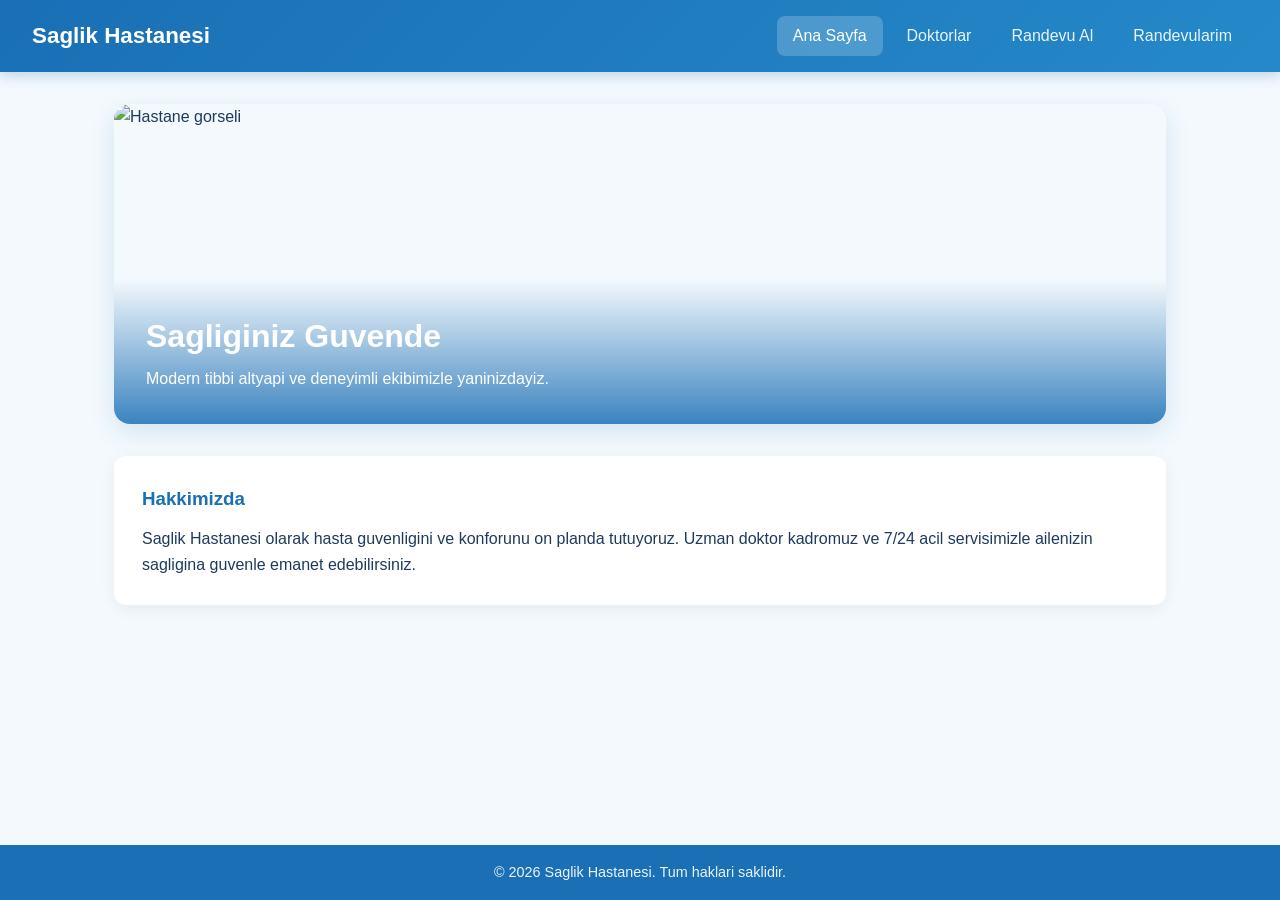
==== index.html @ 88ca6e51 "Ilk proje dosyaları oluşturuldu" ====
<!--
  ust-menu: ust navigasyon cubugu
  logo-baslik: hastane adi basligi
  menu-link: sayfa baglantilari
  hero-kutusu: ana karşılama alani
  hero-gorsel: hastane buyuk gorsel placeholder
  hero-metin: karşılama baslik ve alt yazi
  hakkimda-kutu: hastane hakkinda kisa bilgi metni
  sayfa-alt: alt bilgi alani
-->
<!DOCTYPE html>
<html lang="tr">
<head>
  <meta charset="UTF-8">
  <meta name="viewport" content="width=device-width, initial-scale=1.0">
  <title>Ana Sayfa | Saglik Hastanesi</title>
  <link rel="stylesheet" href="style.css">
</head>
<body>
  <header class="ust-menu">
    <a href="index.html" class="logo-link"><h1 class="logo-baslik">Saglik Hastanesi</h1></a>
    <nav>
      <a class="menu-link aktif" href="index.html">Ana Sayfa</a>
      <a class="menu-link" href="doktorlar.html">Doktorlar</a>
      <a class="menu-link" href="randevu-al.html">Randevu Al</a>
      <a class="menu-link" href="randevularim.html">Randevularim</a>
    </nav>
  </header>

  <main>
    <section class="hero-kutusu">
      <img id="hero-gorsel" class="hero-gorsel" src="https://via.placeholder.com/1200x420/1a6fb5/ffffff?text=Hastane+Gorseli" alt="Hastane gorseli">
      <div class="hero-metin">
        <h2>Sagliginiz Guvende</h2>
        <p>Modern tibbi altyapi ve deneyimli ekibimizle yaninizdayiz.</p>
      </div>
    </section>

    <section class="hakkimda-kutu">
      <h3>Hakkimizda</h3>
      <p>Saglik Hastanesi olarak hasta guvenligini ve konforunu on planda tutuyoruz. Uzman doktor kadromuz ve 7/24 acil servisimizle ailenizin sagligina guvenle emanet edebilirsiniz.</p>
    </section>
  </main>

  <footer class="sayfa-alt">
    <p>&copy; 2026 Saglik Hastanesi. Tum haklari saklidir.</p>
  </footer>
</body>
</html>
---- style.css ----
/*
  ust-menu: ust navigasyon ve logo
  menu-link, aktif: menu baglantilari ve secili sayfa
  hero-kutusu, hero-gorsel, hero-metin: ana sayfa karşılama
  hakkimda-kutu: hastane hakkinda metin kutusu
  doktorlar-alan, doktor-karti, doktor-foto: doktor kartlari
  randevu-formu, gonder-buton: randevu formu ve buton
  ad-soyad-satir, tarih-secim-satir: yan yana secim satirlari
  saat-ac-buton, saat-panel, saat-izgara: saat secim alani
  saat-slot, dolu, secili, gizli: saat kutusu durumlari
  sms-notu: soluk SMS bilgi yazisi
  randevu-liste-kutu, randevu-tablo: randevu listesi tablosu
  bos-mesaj: bos liste uyarisi
  durum-aktif: yesil aktif yazisi
  durum-iptal: iptal edilmis yazisi
  iptal-buton: kirmizi yuvarlatilmis iptal dugmesi
  durum-hucre: durum ve buton hucre stili
  sayfa-alt: footer
*/
* { box-sizing: border-box; margin: 0; padding: 0; }

body {
  font-family: "Segoe UI", Arial, sans-serif;
  background: #f4f9fd;
  color: #1e3a5f;
  line-height: 1.6;
  min-height: 100vh;
  display: flex;
  flex-direction: column;
}

main { flex: 1; padding: 2rem 1.5rem; max-width: 1100px; margin: 0 auto; width: 100%; }

.ust-menu {
  background: linear-gradient(135deg, #1a6fb5, #2589c9);
  color: #fff;
  padding: 1rem 2rem;
  display: flex;
  flex-wrap: wrap;
  align-items: center;
  justify-content: space-between;
  gap: 1rem;
  box-shadow: 0 4px 12px rgba(26, 111, 181, 0.25);
}

.logo-link { text-decoration: none; color: inherit; }

.logo-link:hover .logo-baslik { opacity: 0.9; }

.logo-baslik { font-size: 1.4rem; font-weight: 600; color: #fff; }

.ust-menu nav { display: flex; flex-wrap: wrap; gap: 0.5rem; }

.menu-link {
  color: #e8f4fc;
  text-decoration: none;
  padding: 0.45rem 1rem;
  border-radius: 8px;
  transition: background 0.2s;
}

.menu-link:hover, .menu-link.aktif { background: rgba(255, 255, 255, 0.2); color: #fff; }

.hero-kutusu {
  position: relative;
  border-radius: 16px;
  overflow: hidden;
  box-shadow: 0 8px 24px rgba(26, 111, 181, 0.15);
  margin-bottom: 2rem;
}

.hero-gorsel { width: 100%; height: 320px; object-fit: cover; display: block; }

.hero-metin {
  position: absolute;
  bottom: 0;
  left: 0;
  right: 0;
  padding: 2rem;
  background: linear-gradient(transparent, rgba(26, 111, 181, 0.85));
  color: #fff;
}

.hero-metin h2 { font-size: 2rem; margin-bottom: 0.25rem; }

.hakkimda-kutu {
  background: #fff;
  padding: 1.75rem;
  border-radius: 12px;
  box-shadow: 0 4px 16px rgba(0, 0, 0, 0.06);
}

.hakkimda-kutu h3 { color: #1a6fb5; margin-bottom: 0.75rem; }

.sayfa-baslik { text-align: center; color: #1a6fb5; margin-bottom: 1.5rem; }

.doktorlar-alan {
  display: grid;
  grid-template-columns: repeat(auto-fit, minmax(240px, 1fr));
  gap: 1.5rem;
}

.doktor-karti {
  background: #fff;
  border-radius: 12px;
  overflow: hidden;
  box-shadow: 0 4px 16px rgba(26, 111, 181, 0.1);
  text-align: center;
  transition: transform 0.2s;
}

.doktor-karti:hover { transform: translateY(-4px); }

.doktor-foto { width: 100%; height: 200px; object-fit: cover; display: block; }

.doktor-isim { padding: 1rem 1rem 0.25rem; font-size: 1.1rem; }

.doktor-bolum { padding: 0 1rem 1.25rem; color: #2589c9; font-weight: 500; }

.form-sayfa, .liste-sayfa { display: flex; flex-direction: column; align-items: center; }

.randevu-formu {
  background: #fff;
  padding: 2rem 2.25rem;
  border-radius: 12px;
  box-shadow: 0 6px 20px rgba(26, 111, 181, 0.12);
  width: 100%;
  max-width: 540px;
  display: flex;
  flex-direction: column;
  align-items: center;
  gap: 0.5rem;
}

.randevu-formu > label,
.randevu-formu > input,
.randevu-formu > select,
.randevu-formu > small,
.randevu-formu > .ad-soyad-satir,
.randevu-formu > .tarih-secim-satir,
.randevu-formu > .saat-secim-wrap,
.randevu-formu > .gonder-buton {
  width: 100%;
  max-width: 460px;
}

.ad-soyad-satir,
.tarih-secim-satir {
  display: grid;
  grid-template-columns: 1fr 1fr;
  gap: 1rem;
  margin-top: 0.25rem;
}

.ad-soyad-satir > div { min-width: 0; }

.tarih-secim-satir select { margin-top: 0; }

.randevu-formu label { font-weight: 500; margin-top: 0.5rem; color: #1a6fb5; align-self: flex-start; max-width: 460px; width: 100%; }

.ad-soyad-satir label { margin-top: 0; }

.randevu-formu input,
.randevu-formu select {
  width: 100%;
  max-width: 100%;
  padding: 0.65rem 0.85rem;
  border: 1px solid #c5dff0;
  border-radius: 8px;
  font-size: 1rem;
  box-sizing: border-box;
}

.randevu-formu input:focus,
.randevu-formu select:focus {
  outline: none;
  border-color: #1a6fb5;
  box-shadow: 0 0 0 3px rgba(26, 111, 181, 0.15);
}

.sms-notu { color: #8aa8c4; font-size: 0.8rem; margin-top: -0.25rem; align-self: flex-start; }

.saat-secim-wrap { position: relative; margin-top: 0.25rem; }

.saat-ac-buton {
  width: 100%;
  padding: 0.65rem 0.85rem;
  border: 1px solid #c5dff0;
  border-radius: 8px;
  background: #fff;
  color: #1e3a5f;
  font-size: 1rem;
  text-align: left;
  cursor: pointer;
}

.saat-ac-buton:hover { border-color: #1a6fb5; }

.saat-panel {
  margin-top: 0.75rem;
  padding: 1rem;
  background: #f8fbfe;
  border: 1px solid #c5dff0;
  border-radius: 10px;
  box-shadow: 0 4px 12px rgba(26, 111, 181, 0.1);
}

.saat-panel.gizli { display: none; }

.saat-panel-baslik { font-size: 0.85rem; color: #5a7a9a; margin-bottom: 0.75rem; text-align: center; }

.saat-izgara { display: grid; grid-template-columns: repeat(4, 1fr); gap: 0.5rem; }

.saat-slot {
  padding: 0.5rem 0.25rem;
  border: 1px solid #c5dff0;
  border-radius: 8px;
  background: #fff;
  color: #1a6fb5;
  font-size: 0.85rem;
  font-weight: 500;
  cursor: pointer;
  transition: background 0.15s, border-color 0.15s;
}

.saat-slot:hover { background: #e8f4fc; border-color: #1a6fb5; }

.saat-slot.secili { background: #1a6fb5; color: #fff; border-color: #1a6fb5; }

.saat-slot.dolu {
  background: #e8eef3;
  color: #a8b8c8;
  border-color: #dce4ec;
  cursor: not-allowed;
  opacity: 0.55;
}

.gonder-buton {
  margin-top: 1rem;
  padding: 0.75rem;
  max-width: 460px;
  background: #1a6fb5;
  color: #fff;
  border: none;
  border-radius: 8px;
  font-size: 1rem;
  font-weight: 600;
  cursor: pointer;
  transition: background 0.2s;
}

.gonder-buton:hover { background: #155a94; }

.randevu-liste-kutu {
  width: 100%;
  max-width: 960px;
  background: #fff;
  border-radius: 12px;
  box-shadow: 0 4px 16px rgba(26, 111, 181, 0.1);
  padding: 1.5rem;
  overflow-x: auto;
}

.randevu-tablo { width: 100%; border-collapse: collapse; }

.randevu-tablo th,
.randevu-tablo td { padding: 0.75rem 1rem; text-align: left; border-bottom: 1px solid #e8f0f6; }

.randevu-tablo th { background: #e8f4fc; color: #1a6fb5; font-weight: 600; }

.randevu-tablo tr:hover td { background: #f8fbfe; }

.durum-hucre { white-space: nowrap; }

.durum-aktif {
  color: #1e9e5a;
  font-weight: 600;
  margin-right: 0.5rem;
}

.durum-iptal { color: #9aa8b8; font-weight: 500; }

.iptal-buton {
  padding: 0.4rem 0.85rem;
  background: #d64545;
  color: #fff;
  border: none;
  border-radius: 20px;
  font-size: 0.85rem;
  font-weight: 600;
  cursor: pointer;
  transition: background 0.2s;
}

.iptal-buton:hover { background: #b83838; }

.bos-mesaj { text-align: center; color: #8aa8c4; padding: 2rem; }

.sayfa-alt {
  text-align: center;
  padding: 1rem;
  background: #1a6fb5;
  color: #e8f4fc;
  font-size: 0.9rem;
  margin-top: auto;
}

@media (max-width: 600px) {
  .hero-gorsel { height: 220px; }
  .hero-metin h2 { font-size: 1.5rem; }
  .randevu-formu { padding: 1.5rem 1.25rem; max-width: 100%; }
  .ad-soyad-satir,
  .tarih-secim-satir { grid-template-columns: 1fr; }
  .saat-izgara { grid-template-columns: repeat(3, 1fr); }
}
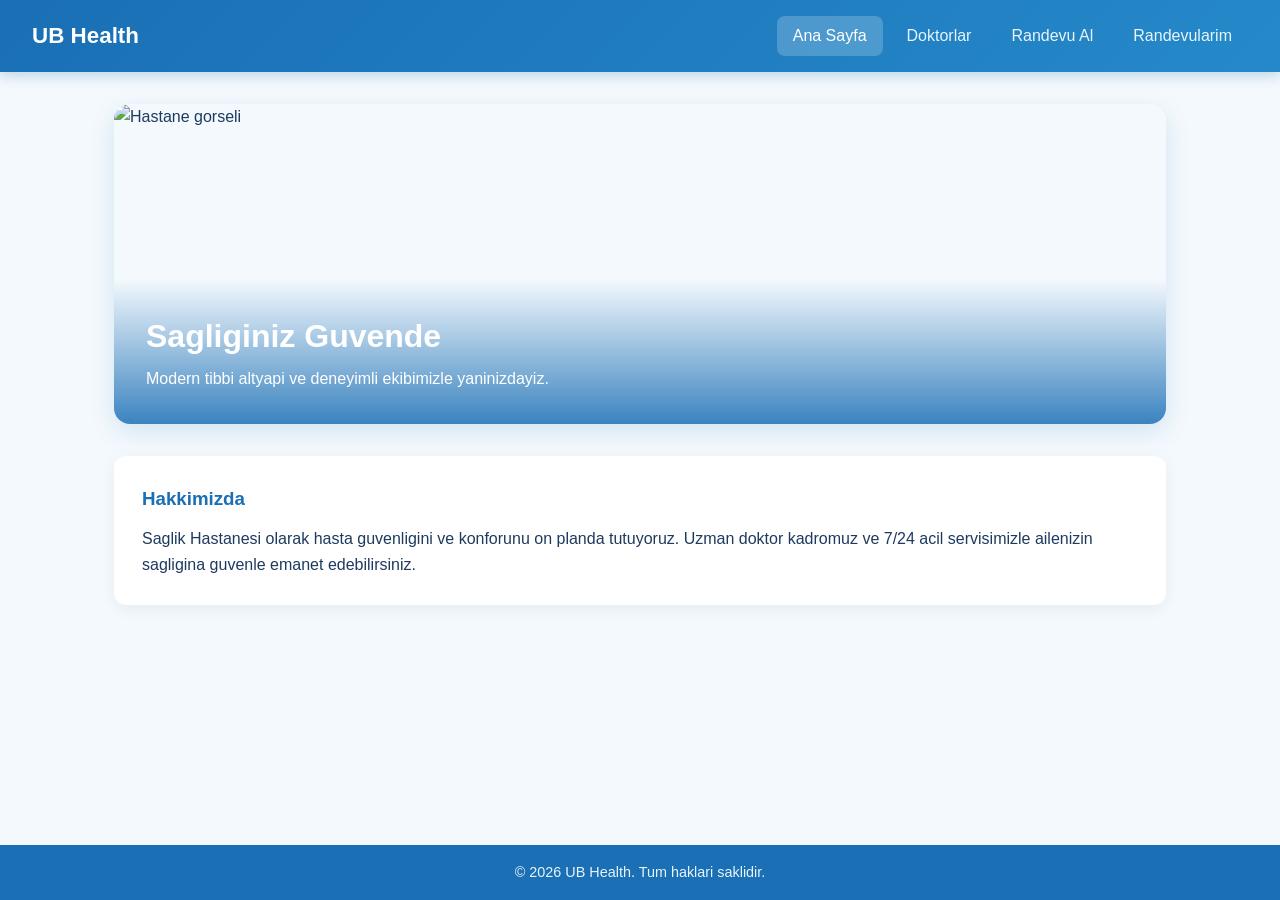
==== commit a6079606: "UB health isim degisikligi" ====
--- a/index.html
+++ b/index.html
@@ -13,12 +13,12 @@
 <head>
   <meta charset="UTF-8">
   <meta name="viewport" content="width=device-width, initial-scale=1.0">
-  <title>Ana Sayfa | Saglik Hastanesi</title>
+  <title>Ana Sayfa | UB Health </title>
   <link rel="stylesheet" href="style.css">
 </head>
 <body>
   <header class="ust-menu">
-    <a href="index.html" class="logo-link"><h1 class="logo-baslik">Saglik Hastanesi</h1></a>
+    <a href="index.html" class="logo-link"><h1 class="logo-baslik">UB Health</h1></a>
     <nav>
       <a class="menu-link aktif" href="index.html">Ana Sayfa</a>
       <a class="menu-link" href="doktorlar.html">Doktorlar</a>
@@ -43,7 +43,7 @@
   </main>
 
   <footer class="sayfa-alt">
-    <p>&copy; 2026 Saglik Hastanesi. Tum haklari saklidir.</p>
+    <p>&copy; 2026 UB Health. Tum haklari saklidir.</p>
   </footer>
 </body>
 </html>
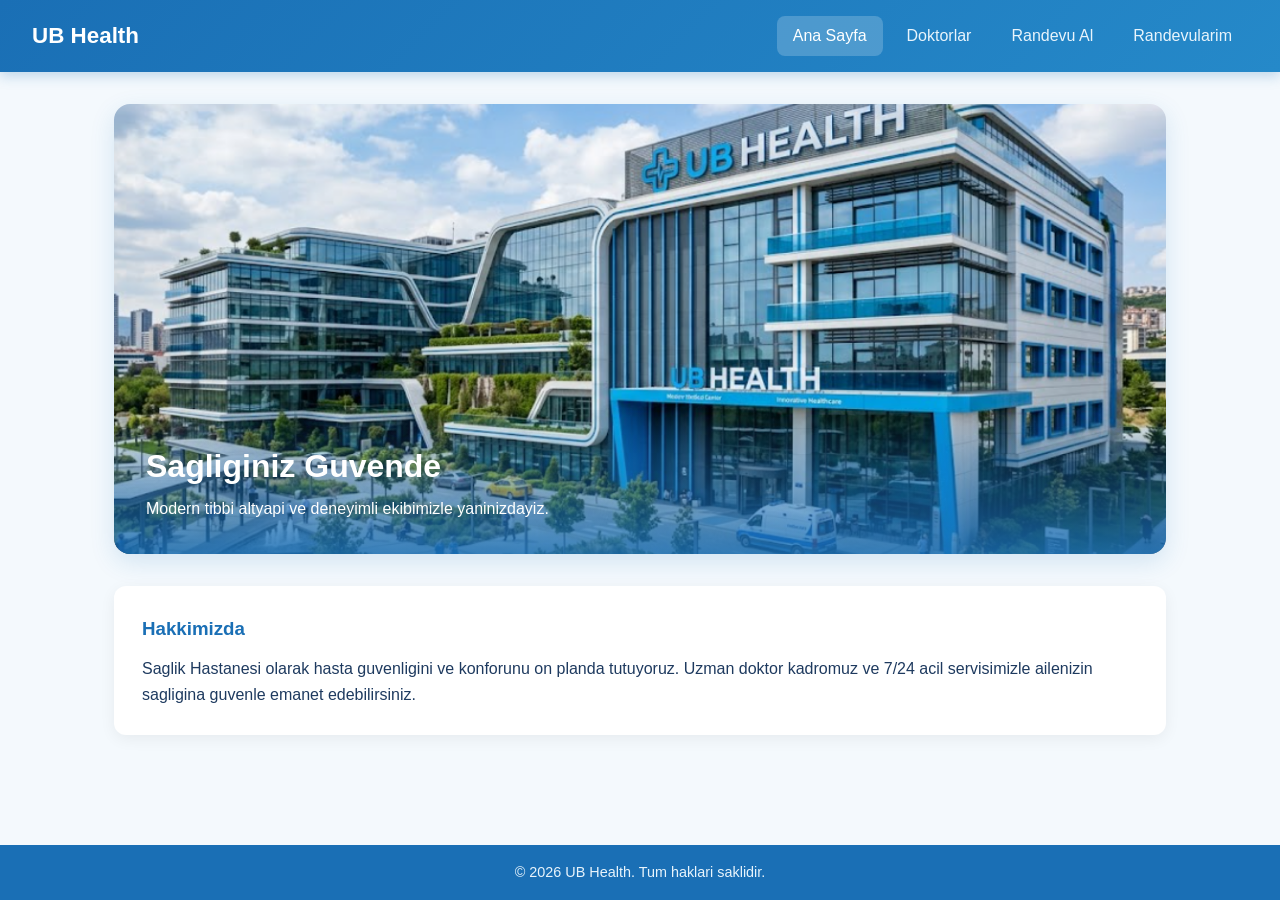
==== commit 0ef4cca3: "ana ekran iyileştirmesi" ====
--- a/index.html
+++ b/index.html
@@ -29,7 +29,7 @@
 
   <main>
     <section class="hero-kutusu">
-      <img id="hero-gorsel" class="hero-gorsel" src="https://via.placeholder.com/1200x420/1a6fb5/ffffff?text=Hastane+Gorseli" alt="Hastane gorseli">
+      <img id="hero-gorsel" class="hero-gorsel" src="resimler/hastaneresmi.png" alt="Hastane gorseli">
       <div class="hero-metin">
         <h2>Sagliginiz Guvende</h2>
         <p>Modern tibbi altyapi ve deneyimli ekibimizle yaninizdayiz.</p>
--- a/style.css
+++ b/style.css
@@ -69,7 +69,7 @@
   margin-bottom: 2rem;
 }
 
-.hero-gorsel { width: 100%; height: 320px; object-fit: cover; display: block; }
+.hero-gorsel { width: 100%; height: 450px; object-fit: cover; display: block; }
 
 .hero-metin {
   position: absolute;
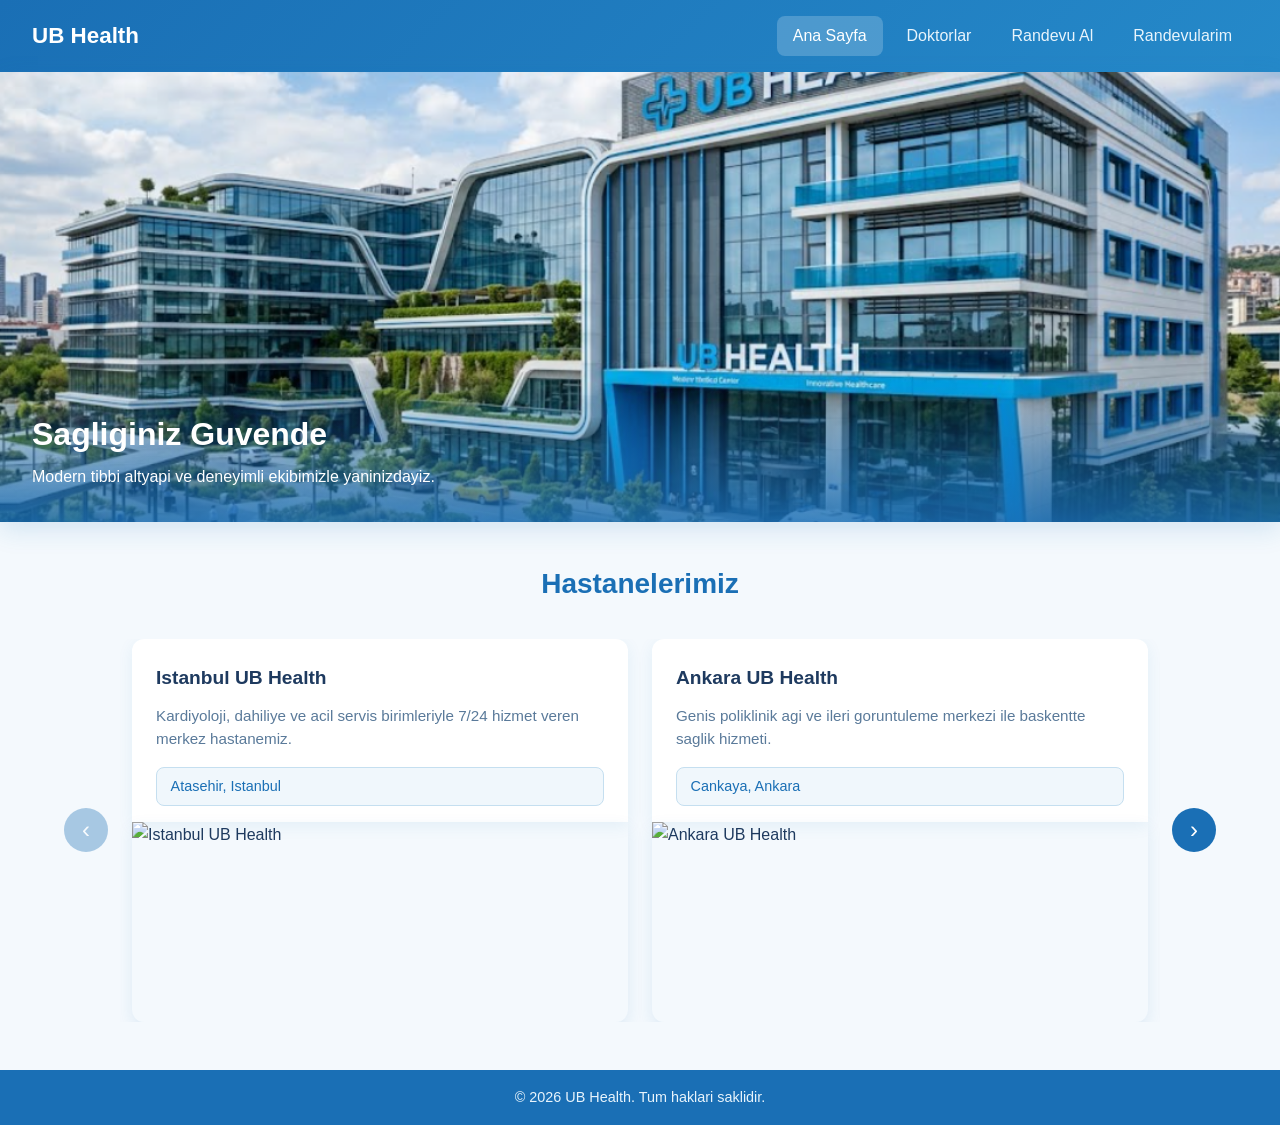
==== commit 5747ffb7: "gorsel guzellestirme" ====
--- a/index.html
+++ b/index.html
@@ -3,9 +3,12 @@
   logo-baslik: hastane adi basligi
   menu-link: sayfa baglantilari
   hero-kutusu: ana karşılama alani
-  hero-gorsel: hastane buyuk gorsel placeholder
-  hero-metin: karşılama baslik ve alt yazi
-  hakkimda-kutu: hastane hakkinda kisa bilgi metni
+  hero-gorsel, hero-metin: buyuk gorsel ve ust metin
+  hastane-bolumu: hastane kartlari kaydirici alani
+  hastane-kaydirici, hastane-pencere, hastane-izgara: 2'li slayt yapisi
+  hastane-karti: tek hastane karti
+  konum-ac, konum-detay: yuzeysel konum ve acilan detay kutusu
+  kaydir-ok: ileri geri ok dugmeleri
   sayfa-alt: alt bilgi alani
 -->
 <!DOCTYPE html>
@@ -13,7 +16,7 @@
 <head>
   <meta charset="UTF-8">
   <meta name="viewport" content="width=device-width, initial-scale=1.0">
-  <title>Ana Sayfa | UB Health </title>
+  <title>Ana Sayfa | UB Health</title>
   <link rel="stylesheet" href="style.css">
 </head>
 <body>
@@ -27,7 +30,7 @@
     </nav>
   </header>
 
-  <main>
+  <main class="anasayfa-main">
     <section class="hero-kutusu">
       <img id="hero-gorsel" class="hero-gorsel" src="resimler/hastaneresmi.png" alt="Hastane gorseli">
       <div class="hero-metin">
@@ -36,14 +39,70 @@
       </div>
     </section>
 
-    <section class="hakkimda-kutu">
-      <h3>Hakkimizda</h3>
-      <p>Saglik Hastanesi olarak hasta guvenligini ve konforunu on planda tutuyoruz. Uzman doktor kadromuz ve 7/24 acil servisimizle ailenizin sagligina guvenle emanet edebilirsiniz.</p>
+    <section class="hastane-bolumu">
+      <h2 class="hastane-baslik">Hastanelerimiz</h2>
+      <div class="hastane-kaydirici">
+        <button type="button" class="kaydir-ok sol-ok" id="hastaneOnceki" aria-label="Onceki hastaneler">&lsaquo;</button>
+        <div class="hastane-pencere">
+          <div class="hastane-izgara" id="hastaneIzgara">
+            <article class="hastane-karti">
+              <div class="hastane-karti-ust">
+                <h3>Istanbul UB Health</h3>
+                <p>Kardiyoloji, dahiliye ve acil servis birimleriyle 7/24 hizmet veren merkez hastanemiz.</p>
+                <button type="button" class="konum-ac">Atasehir, Istanbul</button>
+                <div class="konum-detay gizli">
+                  <p>Kayisdagi Cad. No: 42 Atasehir / Istanbul</p>
+                  <p class="hastane-tel">Tel: 0212 555 01 01</p>
+                </div>
+              </div>
+              <img class="hastane-karti-gorsel" src="https://via.placeholder.com/500x280/1a6fb5/ffffff?text=Istanbul" alt="Istanbul UB Health">
+            </article>
+            <article class="hastane-karti">
+              <div class="hastane-karti-ust">
+                <h3>Ankara UB Health</h3>
+                <p>Genis poliklinik agi ve ileri goruntuleme merkezi ile baskentte saglik hizmeti.</p>
+                <button type="button" class="konum-ac">Cankaya, Ankara</button>
+                <div class="konum-detay gizli">
+                  <p>Kizilirmak Cad. No: 18 Cankaya / Ankara</p>
+                  <p class="hastane-tel">Tel: 0312 555 02 02</p>
+                </div>
+              </div>
+              <img class="hastane-karti-gorsel" src="https://via.placeholder.com/500x280/2589c9/ffffff?text=Ankara" alt="Ankara UB Health">
+            </article>
+            <article class="hastane-karti">
+              <div class="hastane-karti-ust">
+                <h3>Ordu UB Health</h3>
+                <p>Karadeniz bolgesinde uzman hekim kadrosu ve modern ameliyathane uniteleri.</p>
+                <button type="button" class="konum-ac">Altinordu, Ordu</button>
+                <div class="konum-detay gizli">
+                  <p>Millet Sok. No: 7 Altinordu / Ordu</p>
+                  <p class="hastane-tel">Tel: 0452 555 03 03</p>
+                </div>
+              </div>
+              <img class="hastane-karti-gorsel" src="https://via.placeholder.com/500x280/1a6fb5/ffffff?text=Ordu" alt="Ordu UB Health">
+            </article>
+            <article class="hastane-karti">
+              <div class="hastane-karti-ust">
+                <h3>Isparta UB Health</h3>
+                <p>Aile hekimligi, cocuk sagligi ve dahiliye bolumleriyle bolgeye ozel saglik cozumleri.</p>
+                <button type="button" class="konum-ac">Merkez, Isparta</button>
+                <div class="konum-detay gizli">
+                  <p>Suleyman Demirel Bulvari No: 55 Merkez / Isparta</p>
+                  <p class="hastane-tel">Tel: 0246 555 04 04</p>
+                </div>
+              </div>
+              <img class="hastane-karti-gorsel" src="https://via.placeholder.com/500x280/2589c9/ffffff?text=Isparta" alt="Isparta UB Health">
+            </article>
+          </div>
+        </div>
+        <button type="button" class="kaydir-ok sag-ok" id="hastaneSonraki" aria-label="Sonraki hastaneler">&rsaquo;</button>
+      </div>
     </section>
   </main>
 
   <footer class="sayfa-alt">
     <p>&copy; 2026 UB Health. Tum haklari saklidir.</p>
   </footer>
+  <script src="script.js"></script>
 </body>
 </html>
--- a/style.css
+++ b/style.css
@@ -2,8 +2,12 @@
   ust-menu: ust navigasyon ve logo
   menu-link, aktif: menu baglantilari ve secili sayfa
   hero-kutusu, hero-gorsel, hero-metin: ana sayfa karşılama
-  hakkimda-kutu: hastane hakkinda metin kutusu
+  hastane-bolumu, hastane-kaydirici, hastane-karti: hastane kartlari slayt alani
+  konum-ac, konum-detay: konum acilir kutusu
+  kaydir-ok: slayt ok dugmeleri
   doktorlar-alan, doktor-karti, doktor-foto: doktor kartlari
+  randevu-ikili, randevu-gorsel-kutu, randevu-gorsel-metin: randevu sayfasi sol gorsel alani
+  randevu-form-alan: randevu sayfasi sag form alani
   randevu-formu, gonder-buton: randevu formu ve buton
   ad-soyad-satir, tarih-secim-satir: yan yana secim satirlari
   saat-ac-buton, saat-panel, saat-izgara: saat secim alani
@@ -83,14 +87,140 @@
 
 .hero-metin h2 { font-size: 2rem; margin-bottom: 0.25rem; }
 
-.hakkimda-kutu {
+.anasayfa-main {
+  flex: 1;
+  display: flex;
+  flex-direction: column;
+  padding: 0;
+  max-width: none;
+  width: 100%;
+}
+
+.anasayfa-main .hero-kutusu {
+  margin-bottom: 0;
+  border-radius: 0;
+}
+
+.hastane-bolumu {
+  flex-shrink: 0;
+  padding: 2.5rem 1.5rem 3rem;
+  background: #f4f9fd;
+  max-width: 1200px;
+  margin: 0 auto;
+  width: 100%;
+}
+
+.hastane-baslik {
+  text-align: center;
+  color: #1a6fb5;
+  font-size: 1.75rem;
+  margin-bottom: 2rem;
+}
+
+.hastane-kaydirici {
+  display: flex;
+  align-items: center;
+  gap: 0.75rem;
+}
+
+.hastane-pencere {
+  flex: 1;
+  overflow: hidden;
+}
+
+.hastane-izgara {
+  display: flex;
+  width: 200%;
+  transition: transform 0.4s ease;
+}
+
+.hastane-karti {
+  flex: 0 0 25%;
+  padding: 0 0.75rem;
+  display: flex;
+  flex-direction: column;
+}
+
+.hastane-karti-ust {
   background: #fff;
-  padding: 1.75rem;
-  border-radius: 12px;
-  box-shadow: 0 4px 16px rgba(0, 0, 0, 0.06);
-}
-
-.hakkimda-kutu h3 { color: #1a6fb5; margin-bottom: 0.75rem; }
+  padding: 1.5rem 1.5rem 1rem;
+  border-radius: 12px 12px 0 0;
+  box-shadow: 0 4px 16px rgba(26, 111, 181, 0.08);
+  flex: 1;
+}
+
+.hastane-karti h3 {
+  font-size: 1.2rem;
+  color: #1e3a5f;
+  margin-bottom: 0.75rem;
+}
+
+.hastane-karti-ust > p {
+  color: #5a7a9a;
+  font-size: 0.95rem;
+  margin-bottom: 1rem;
+  line-height: 1.5;
+}
+
+.konum-ac {
+  display: block;
+  width: 100%;
+  text-align: left;
+  padding: 0.65rem 0.85rem;
+  background: #f0f7fc;
+  border: 1px solid #c5dff0;
+  border-radius: 8px;
+  color: #1a6fb5;
+  font-size: 0.9rem;
+  font-weight: 500;
+  cursor: pointer;
+  transition: background 0.2s, border-color 0.2s;
+}
+
+.konum-ac:hover { background: #e8f4fc; border-color: #1a6fb5; }
+
+.konum-ac.acik { border-radius: 8px 8px 0 0; border-bottom-color: transparent; }
+
+.konum-detay {
+  padding: 0.85rem 1rem;
+  background: #f8fbfe;
+  border: 1px solid #c5dff0;
+  border-top: none;
+  border-radius: 0 0 8px 8px;
+  font-size: 0.88rem;
+  color: #1e3a5f;
+  margin-bottom: 0.5rem;
+}
+
+.konum-detay.gizli { display: none; }
+
+.hastane-tel { margin-top: 0.5rem; color: #1a6fb5; font-weight: 600; }
+
+.hastane-karti-gorsel {
+  width: 100%;
+  height: 200px;
+  object-fit: cover;
+  border-radius: 0 0 12px 12px;
+  box-shadow: 0 6px 16px rgba(26, 111, 181, 0.1);
+}
+
+.kaydir-ok {
+  flex-shrink: 0;
+  width: 44px;
+  height: 44px;
+  border: none;
+  border-radius: 50%;
+  background: #1a6fb5;
+  color: #fff;
+  font-size: 1.5rem;
+  line-height: 1;
+  cursor: pointer;
+  transition: background 0.2s, opacity 0.2s;
+}
+
+.kaydir-ok:hover:not(:disabled) { background: #155a94; }
+
+.kaydir-ok:disabled { opacity: 0.35; cursor: not-allowed; }
 
 .sayfa-baslik { text-align: center; color: #1a6fb5; margin-bottom: 1.5rem; }
 
@@ -118,6 +248,61 @@
 .doktor-bolum { padding: 0 1rem 1.25rem; color: #2589c9; font-weight: 500; }
 
 .form-sayfa, .liste-sayfa { display: flex; flex-direction: column; align-items: center; }
+
+.randevu-sayfa { width: 100%; max-width: 1100px; }
+
+.randevu-ikili {
+  display: grid;
+  grid-template-columns: 1fr 1fr;
+  gap: 2rem;
+  width: 100%;
+  align-items: stretch;
+}
+
+.randevu-gorsel-alan {
+  border-radius: 12px;
+  overflow: hidden;
+  box-shadow: 0 6px 20px rgba(26, 111, 181, 0.12);
+  min-height: 100%;
+}
+
+.randevu-gorsel-kutu {
+  position: relative;
+  width: 100%;
+  min-height: 520px;
+  height: 100%;
+}
+
+.randevu-gorsel {
+  width: 100%;
+  height: 100%;
+  min-height: 520px;
+  object-fit: cover;
+  display: block;
+}
+
+.randevu-gorsel-metin {
+  position: absolute;
+  bottom: 0;
+  left: 0;
+  right: 0;
+  padding: 2rem;
+  background: linear-gradient(transparent, rgba(26, 111, 181, 0.85));
+  color: #fff;
+}
+
+.randevu-gorsel-metin h2 { font-size: 1.75rem; margin-bottom: 0.25rem; }
+
+.randevu-gorsel-metin p { font-size: 1rem; opacity: 0.95; }
+
+.randevu-form-alan {
+  display: flex;
+  flex-direction: column;
+  align-items: center;
+  width: 100%;
+}
+
+.randevu-form-alan .sayfa-baslik { margin-bottom: 1rem; }
 
 .randevu-formu {
   background: #fff;
@@ -305,6 +490,14 @@
   margin-top: auto;
 }
 
+@media (max-width: 768px) {
+  .randevu-ikili { grid-template-columns: 1fr; }
+  .randevu-gorsel-kutu,
+  .randevu-gorsel { min-height: 240px; }
+  .randevu-gorsel-metin { padding: 1.25rem; }
+  .randevu-gorsel-metin h2 { font-size: 1.35rem; }
+}
+
 @media (max-width: 600px) {
   .hero-gorsel { height: 220px; }
   .hero-metin h2 { font-size: 1.5rem; }
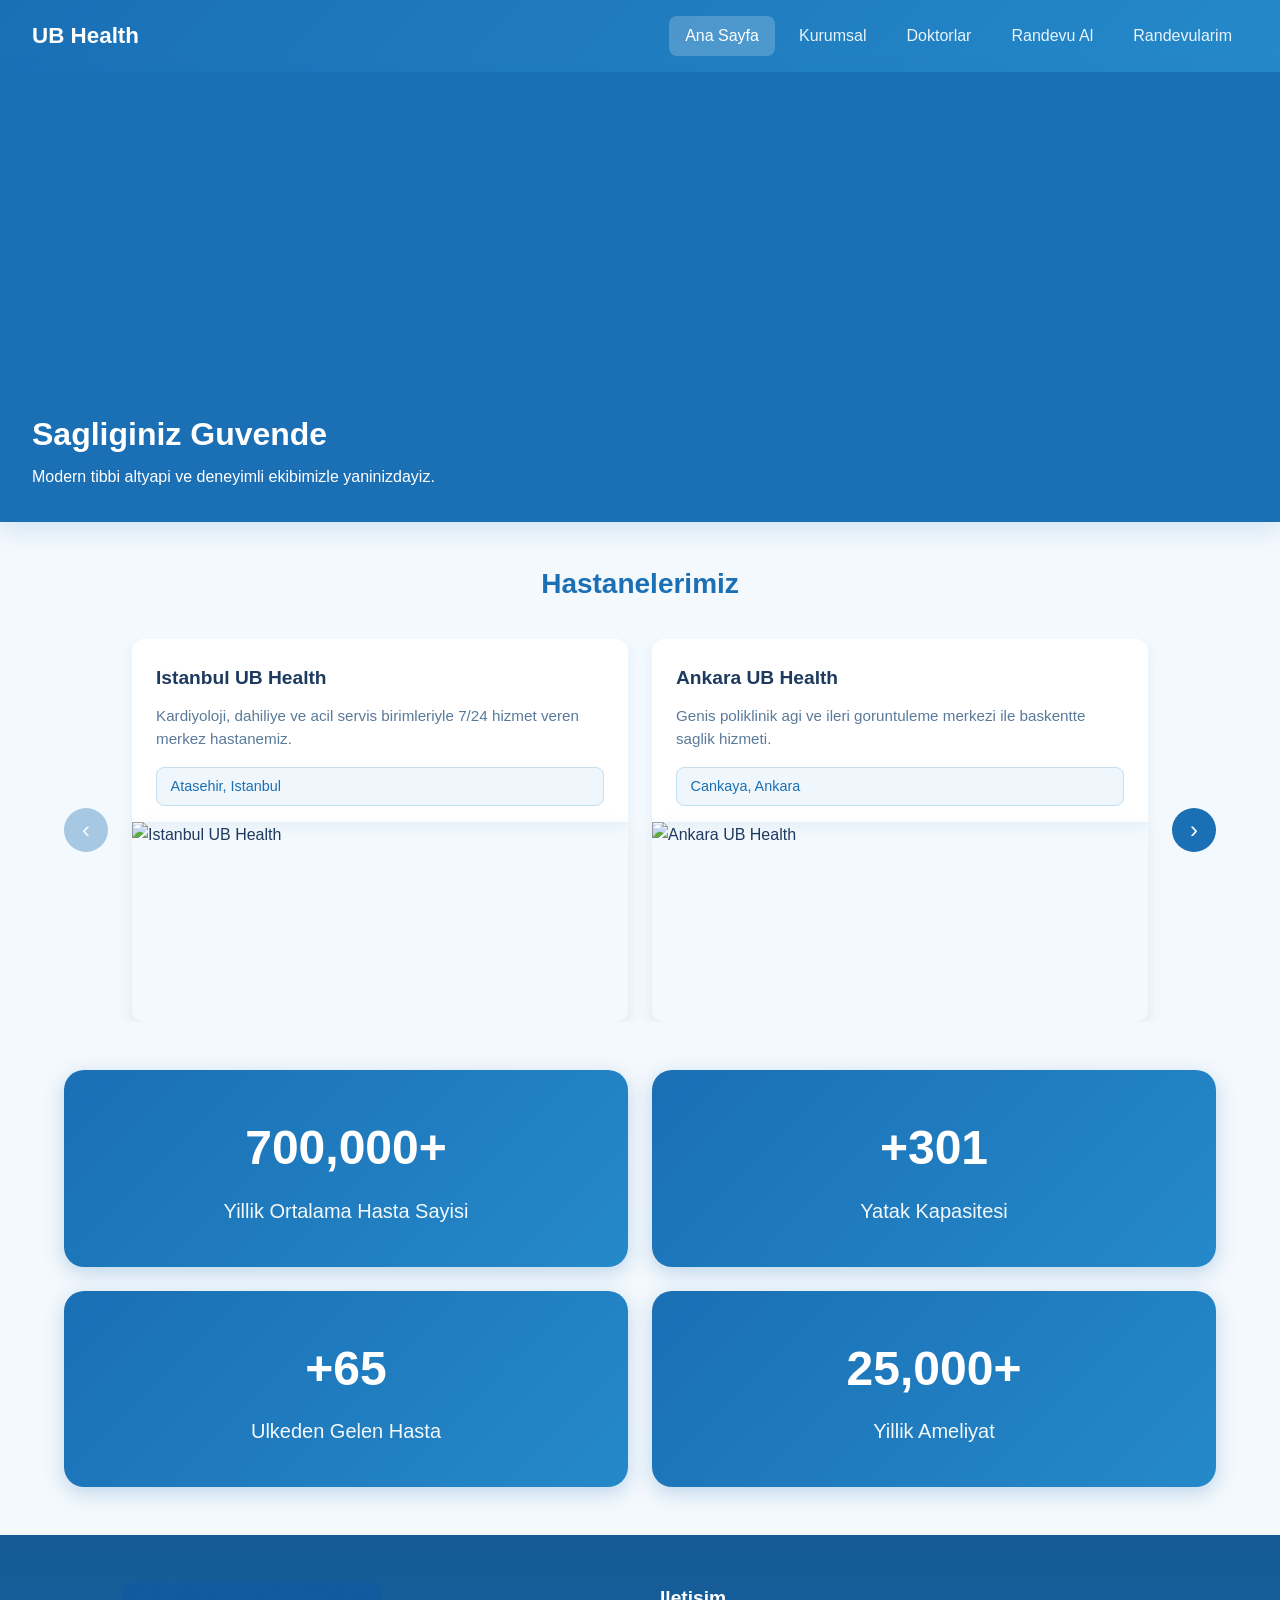
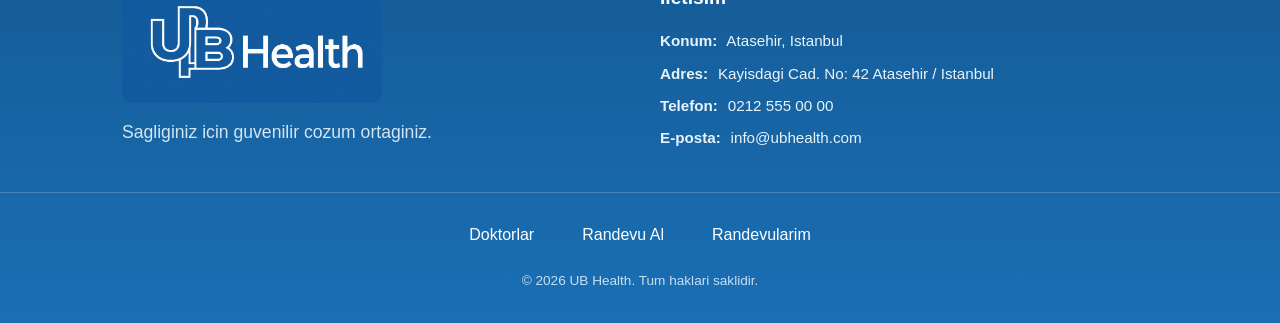
==== commit 06db889e: "gorsel iyilestirmeler yapıldı" ====
--- a/index.html
+++ b/index.html
@@ -3,13 +3,19 @@
   logo-baslik: hastane adi basligi
   menu-link: sayfa baglantilari
   hero-kutusu: ana karşılama alani
-  hero-gorsel, hero-metin: buyuk gorsel ve ust metin
+  hero-video: ana sayfa arka plan videosu (autoplay, muted, loop)
+  hero-metin: hero ust metin katmani
   hastane-bolumu: hastane kartlari kaydirici alani
   hastane-kaydirici, hastane-pencere, hastane-izgara: 2'li slayt yapisi
   hastane-karti: tek hastane karti
   konum-ac, konum-detay: yuzeysel konum ve acilan detay kutusu
   kaydir-ok: ileri geri ok dugmeleri
-  sayfa-alt: alt bilgi alani
+  istatistik-bolumu: istatistik kartlari alani
+  istatistik-izgara: istatistik kartlarini tutan ızgara
+  istatistik-karti: tek istatistik karti (acik mavi arka plan, beyaz yazi)
+  istatistik-sayi: buyuk sayi metni
+  istatistik-aciklama: kucuk aciklama metni
+  buyuk-footer: genis alt bilgi ve iletisim alani
 -->
 <!DOCTYPE html>
 <html lang="tr">
@@ -24,6 +30,7 @@
     <a href="index.html" class="logo-link"><h1 class="logo-baslik">UB Health</h1></a>
     <nav>
       <a class="menu-link aktif" href="index.html">Ana Sayfa</a>
+      <a class="menu-link" href="kurumsal.html">Kurumsal</a>
       <a class="menu-link" href="doktorlar.html">Doktorlar</a>
       <a class="menu-link" href="randevu-al.html">Randevu Al</a>
       <a class="menu-link" href="randevularim.html">Randevularim</a>
@@ -32,7 +39,9 @@
 
   <main class="anasayfa-main">
     <section class="hero-kutusu">
-      <img id="hero-gorsel" class="hero-gorsel" src="resimler/hastaneresmi.png" alt="Hastane gorseli">
+      <video id="heroVideo" class="hero-video" autoplay muted loop playsinline>
+        <source src="resimler/hastanevideo.mp4">
+      </video>
       <div class="hero-metin">
         <h2>Sagliginiz Guvende</h2>
         <p>Modern tibbi altyapi ve deneyimli ekibimizle yaninizdayiz.</p>
@@ -55,7 +64,7 @@
                   <p class="hastane-tel">Tel: 0212 555 01 01</p>
                 </div>
               </div>
-              <img class="hastane-karti-gorsel" src="https://via.placeholder.com/500x280/1a6fb5/ffffff?text=Istanbul" alt="Istanbul UB Health">
+              <img class="hastane-karti-gorsel" src="resimler/istanbul.png" alt="Istanbul UB Health">
             </article>
             <article class="hastane-karti">
               <div class="hastane-karti-ust">
@@ -67,7 +76,7 @@
                   <p class="hastane-tel">Tel: 0312 555 02 02</p>
                 </div>
               </div>
-              <img class="hastane-karti-gorsel" src="https://via.placeholder.com/500x280/2589c9/ffffff?text=Ankara" alt="Ankara UB Health">
+              <img class="hastane-karti-gorsel" src="resimler/ankara.png" alt="Ankara UB Health">
             </article>
             <article class="hastane-karti">
               <div class="hastane-karti-ust">
@@ -79,7 +88,7 @@
                   <p class="hastane-tel">Tel: 0452 555 03 03</p>
                 </div>
               </div>
-              <img class="hastane-karti-gorsel" src="https://via.placeholder.com/500x280/1a6fb5/ffffff?text=Ordu" alt="Ordu UB Health">
+              <img class="hastane-karti-gorsel" src="resimler/ordu.png" alt="Ordu UB Health">
             </article>
             <article class="hastane-karti">
               <div class="hastane-karti-ust">
@@ -91,17 +100,60 @@
                   <p class="hastane-tel">Tel: 0246 555 04 04</p>
                 </div>
               </div>
-              <img class="hastane-karti-gorsel" src="https://via.placeholder.com/500x280/2589c9/ffffff?text=Isparta" alt="Isparta UB Health">
+              <img class="hastane-karti-gorsel" src="resimler/ısparta.png" alt="Isparta UB Health">
             </article>
           </div>
         </div>
         <button type="button" class="kaydir-ok sag-ok" id="hastaneSonraki" aria-label="Sonraki hastaneler">&rsaquo;</button>
       </div>
     </section>
+
+    <section class="istatistik-bolumu">
+      <div class="istatistik-izgara">
+        <article class="istatistik-karti">
+          <div class="istatistik-sayi">700,000+</div>
+          <div class="istatistik-aciklama">Yillik Ortalama Hasta Sayisi</div>
+        </article>
+        <article class="istatistik-karti">
+          <div class="istatistik-sayi">+301</div>
+          <div class="istatistik-aciklama">Yatak Kapasitesi</div>
+        </article>
+        <article class="istatistik-karti">
+          <div class="istatistik-sayi">+65</div>
+          <div class="istatistik-aciklama">Ulkeden Gelen Hasta</div>
+        </article>
+        <article class="istatistik-karti">
+          <div class="istatistik-sayi">25,000+</div>
+          <div class="istatistik-aciklama">Yillik Ameliyat</div>
+        </article>
+      </div>
+    </section>
   </main>
 
-  <footer class="sayfa-alt">
-    <p>&copy; 2026 UB Health. Tum haklari saklidir.</p>
+  <footer class="buyuk-footer">
+    <div class="footer-icerik">
+      <div class="footer-logo-alan">
+        <a href="index.html" class="footer-logo-link">
+          <img class="footer-logo-gorsel" src="resimler/logo.png" alt="UB Health logo">
+        </a>
+        <p class="footer-slogan">Sagliginiz icin guvenilir cozum ortaginiz.</p>
+      </div>
+      <div class="footer-bilgi-alan">
+        <h3 class="footer-baslik">Iletisim</h3>
+        <p class="footer-satir"><span>Konum:</span> Atasehir, Istanbul</p>
+        <p class="footer-satir"><span>Adres:</span> Kayisdagi Cad. No: 42 Atasehir / Istanbul</p>
+        <p class="footer-satir"><span>Telefon:</span> <a href="tel:02125550000">0212 555 00 00</a></p>
+        <p class="footer-satir"><span>E-posta:</span> <a href="mailto:info@ubhealth.com">info@ubhealth.com</a></p>
+      </div>
+    </div>
+    <div class="footer-menu-alan">
+      <nav class="footer-menu">
+        <a class="footer-link" href="doktorlar.html">Doktorlar</a>
+        <a class="footer-link" href="randevu-al.html">Randevu Al</a>
+        <a class="footer-link" href="randevularim.html">Randevularim</a>
+      </nav>
+      <p class="footer-telif">&copy; 2026 UB Health. Tum haklari saklidir.</p>
+    </div>
   </footer>
   <script src="script.js"></script>
 </body>
--- a/style.css
+++ b/style.css
@@ -1,10 +1,15 @@
 /*
   ust-menu: ust navigasyon ve logo
   menu-link, aktif: menu baglantilari ve secili sayfa
-  hero-kutusu, hero-gorsel, hero-metin: ana sayfa karşılama
+  hero-kutusu, hero-video, hero-metin: ana sayfa karşılama videosu
   hastane-bolumu, hastane-kaydirici, hastane-karti: hastane kartlari slayt alani
   konum-ac, konum-detay: konum acilir kutusu
   kaydir-ok: slayt ok dugmeleri
+  istatistik-bolumu: istatistik kartlari alani
+  istatistik-izgara: istatistik kartlarini tutan ızgara
+  istatistik-karti: tek istatistik karti (acik mavi arka plan, beyaz yazi)
+  istatistik-sayi: buyuk sayi metni
+  istatistik-aciklama: kucuk aciklama metni
   doktorlar-alan, doktor-karti, doktor-foto: doktor kartlari
   randevu-ikili, randevu-gorsel-kutu, randevu-gorsel-metin: randevu sayfasi sol gorsel alani
   randevu-form-alan: randevu sayfasi sag form alani
@@ -19,7 +24,9 @@
   durum-iptal: iptal edilmis yazisi
   iptal-buton: kirmizi yuvarlatilmis iptal dugmesi
   durum-hucre: durum ve buton hucre stili
-  sayfa-alt: footer
+  vizyon-banner, vizyon-kutu: arka plan gorselli vizyon alani
+  kurumsal-sayfa, kurumsal-kutu, hizmet-listesi: kurumsal sayfa bolumleri
+  buyuk-footer, footer-icerik, footer-menu: genis alt bilgi alani
 */
 * { box-sizing: border-box; margin: 0; padding: 0; }
 
@@ -73,7 +80,13 @@
   margin-bottom: 2rem;
 }
 
-.hero-gorsel { width: 100%; height: 450px; object-fit: cover; display: block; }
+.hero-video {
+  width: 100%;
+  height: 450px;
+  object-fit: cover;
+  display: block;
+  background: #1a6fb5;
+}
 
 .hero-metin {
   position: absolute;
@@ -222,6 +235,41 @@
 
 .kaydir-ok:disabled { opacity: 0.35; cursor: not-allowed; }
 
+.istatistik-bolumu {
+  padding: 0 1.5rem 3rem;
+  background: #f4f9fd;
+  max-width: 1200px;
+  margin: 0 auto;
+  width: 100%;
+}
+
+.istatistik-izgara {
+  display: grid;
+  grid-template-columns: 1fr 1fr;
+  gap: 1.5rem;
+}
+
+.istatistik-karti {
+  background: linear-gradient(135deg, #1a6fb5, #2589c9);
+  border-radius: 20px;
+  padding: 2.5rem 1.5rem;
+  text-align: center;
+  color: #fff;
+  box-shadow: 0 6px 20px rgba(26, 111, 181, 0.25);
+}
+
+.istatistik-sayi {
+  font-size: 3rem;
+  font-weight: 700;
+  margin-bottom: 0.5rem;
+}
+
+.istatistik-aciklama {
+  font-size: 1.25rem;
+  font-weight: 500;
+  opacity: 0.95;
+}
+
 .sayfa-baslik { text-align: center; color: #1a6fb5; margin-bottom: 1.5rem; }
 
 .doktorlar-alan {
@@ -481,14 +529,157 @@
 
 .bos-mesaj { text-align: center; color: #8aa8c4; padding: 2rem; }
 
-.sayfa-alt {
+.kurumsal-sayfa { padding: 0; max-width: none; width: 100%; }
+
+.vizyon-banner {
+  background-image: url('resimler/kurumsal.png');
+  background-size: cover;
+  background-position: center;
+  padding-bottom: 1rem;
+}
+
+.vizyon-banner-katman {
+  min-height: 360px;
+  display: flex;
+  align-items: center;
+  justify-content: center;
+  background: linear-gradient(135deg, rgba(21, 90, 148, 0.6), rgba(37, 137, 201, 0.5));
+}
+
+.kurumsal-baslik {
+  color: #fff;
+  font-size: 2.75rem;
+  font-weight: 700;
+  text-shadow: 0 2px 12px rgba(0, 0, 0, 0.3);
+}
+
+.vizyon-kutu {
+  position: relative;
+  z-index: 2;
+  max-width: 900px;
+  width: calc(100% - 3rem);
+  margin: -5rem auto 2.5rem;
+  background: #fff;
+  padding: 2.25rem 2.5rem;
+  border-radius: 16px;
+  box-shadow: 0 10px 32px rgba(26, 111, 181, 0.15);
+}
+
+.vizyon-kutu h3,
+.kurumsal-kutu h3 {
+  color: #1a6fb5;
+  font-size: 1.4rem;
+  margin-bottom: 1rem;
+}
+
+.vizyon-kutu p,
+.kurumsal-kutu p {
+  color: #1e3a5f;
+  margin-bottom: 0.75rem;
+  line-height: 1.7;
+}
+
+.kurumsal-icerik {
+  max-width: 900px;
+  margin: 0 auto;
+  padding: 0 1.5rem 3rem;
+  display: flex;
+  flex-direction: column;
+  gap: 2rem;
+}
+
+.kurumsal-kutu {
+  background: #fff;
+  padding: 2rem;
+  border-radius: 12px;
+  box-shadow: 0 4px 16px rgba(26, 111, 181, 0.1);
+}
+
+.hizmet-listesi {
+  margin: 0.5rem 0 0 1.25rem;
+  color: #1e3a5f;
+}
+
+.hizmet-listesi li { margin-bottom: 0.5rem; line-height: 1.6; }
+
+.buyuk-footer {
+  margin-top: auto;
+  background: linear-gradient(180deg, #155a94, #1a6fb5);
+  color: #e8f4fc;
+}
+
+.footer-icerik {
+  max-width: 1100px;
+  margin: 0 auto;
+  padding: 3rem 2rem 2rem;
+  display: grid;
+  grid-template-columns: 1fr 1fr;
+  gap: 2.5rem;
+  align-items: start;
+}
+
+.footer-logo-link {
+  display: flex;
+  align-items: center;
+  gap: 1rem;
+  text-decoration: none;
+  color: #fff;
+  margin-bottom: 1rem;
+}
+
+.footer-logo-gorsel {
+  width: 260px;
+  height: 120px;
+  border-radius: 12px;
+  object-fit: cover;
+}
+
+.footer-slogan { font-size: 1.1rem; opacity: 0.9; line-height: 1.5; }
+
+.footer-baslik {
+  font-size: 1.2rem;
+  margin-bottom: 1rem;
+  color: #fff;
+}
+
+.footer-satir {
+  margin-bottom: 0.6rem;
+  font-size: 0.95rem;
+  line-height: 1.5;
+}
+
+.footer-satir span { font-weight: 600; margin-right: 0.35rem; }
+
+.footer-satir a { color: #e8f4fc; text-decoration: none; }
+
+.footer-satir a:hover { text-decoration: underline; }
+
+.footer-menu-alan {
+  border-top: 1px solid rgba(255, 255, 255, 0.2);
+  padding: 1.5rem 2rem 2rem;
   text-align: center;
-  padding: 1rem;
-  background: #1a6fb5;
-  color: #e8f4fc;
-  font-size: 0.9rem;
-  margin-top: auto;
-}
+}
+
+.footer-menu {
+  display: flex;
+  justify-content: center;
+  flex-wrap: wrap;
+  gap: 1.5rem;
+  margin-bottom: 1rem;
+}
+
+.footer-link {
+  color: #fff;
+  text-decoration: none;
+  font-weight: 500;
+  padding: 0.35rem 0.75rem;
+  border-radius: 6px;
+  transition: background 0.2s;
+}
+
+.footer-link:hover { background: rgba(255, 255, 255, 0.15); }
+
+.footer-telif { font-size: 0.85rem; opacity: 0.85; }
 
 @media (max-width: 768px) {
   .randevu-ikili { grid-template-columns: 1fr; }
@@ -499,7 +690,12 @@
 }
 
 @media (max-width: 600px) {
-  .hero-gorsel { height: 220px; }
+  .footer-icerik { grid-template-columns: 1fr; padding: 2rem 1.25rem 1.5rem; }
+  .vizyon-banner-katman { min-height: 260px; }
+  .kurumsal-baslik { font-size: 2rem; }
+  .vizyon-kutu { width: calc(100% - 2rem); margin-top: -3.5rem; padding: 1.5rem; }
+  .kurumsal-kutu { padding: 1.5rem; }
+  .hero-video { height: 220px; }
   .hero-metin h2 { font-size: 1.5rem; }
   .randevu-formu { padding: 1.5rem 1.25rem; max-width: 100%; }
   .ad-soyad-satir,
